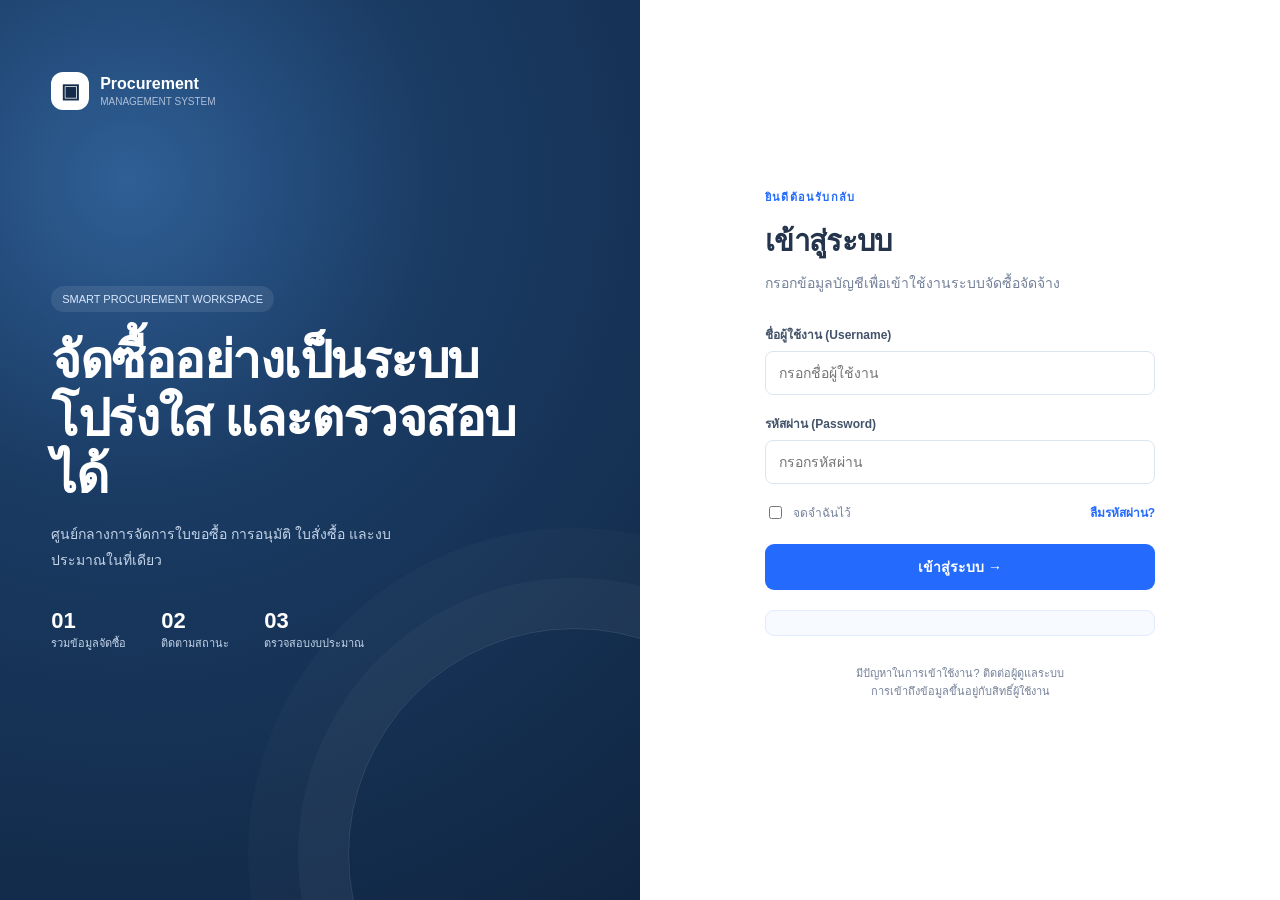
==== Final_project/index.html @ 4b98fd79 "Add project files." ====
<!DOCTYPE html>
<html lang="th">
<head>
    <meta charset="utf-8">
    <meta name="viewport" content="width=device-width,initial-scale=1">
    <title>เข้าสู่ระบบ | Procurement System</title>
    <link rel="stylesheet" href="styles.css">
</head>
<body>
    <main class="login-page">
        <section class="login-visual">
            <a class="brand" href="index.html">
                <span class="brand-mark">▣</span>
                <span>Procurement<small>MANAGEMENT SYSTEM</small></span>
            </a>
            <div class="visual-copy">
                <span class="tag">SMART PROCUREMENT WORKSPACE</span>
                <h1>จัดซื้ออย่างเป็นระบบ<br>โปร่งใส และตรวจสอบได้</h1>
                <p>ศูนย์กลางการจัดการใบขอซื้อ การอนุมัติ ใบสั่งซื้อ และงบประมาณในที่เดียว</p>
                <div class="visual-stats">
                    <div>
                        <strong>01</strong>
                        <span>รวมข้อมูลจัดซื้อ</span>
                    </div>
                    <div>
                        <strong>02</strong>
                        <span>ติดตามสถานะ</span>
                    </div>
                    <div>
                        <strong>03</strong>
                        <span>ตรวจสอบงบประมาณ</span>
                    </div>
                </div>
            </div>
            <div class="visual-foot">

            </div>
        </section>

        <section class="login-right">
            <form class="login-form" id="loginForm">
                <div class="eyebrow">ยินดีต้อนรับกลับ</div>
                <h2>เข้าสู่ระบบ</h2>
                <p class="sub">กรอกข้อมูลบัญชีเพื่อเข้าใช้งานระบบจัดซื้อจัดจ้าง</p>

                <div class="field">
                    <label for="username">ชื่อผู้ใช้งาน (Username)</label>
                    <input id="username" name="username" type="text" placeholder="กรอกชื่อผู้ใช้งาน" required>
                </div>

                <div class="field">
                    <label for="password">รหัสผ่าน (Password)</label>
                    <input id="password" name="password" type="password" placeholder="กรอกรหัสผ่าน" required>
                </div>

                <div class="login-row">
                    <label class="check">
                        <input type="checkbox"> จดจำฉันไว้
                    </label>
                    <a class="forgot" href="#forgot">ลืมรหัสผ่าน?</a>
                </div>

                <button class="btn full" type="submit">เข้าสู่ระบบ →</button>

                <div class="notice" id="loginNotice" role="alert"></div>


                <p class="login-note">
                    มีปัญหาในการเข้าใช้งาน? ติดต่อผู้ดูแลระบบ<br>
                    การเข้าถึงข้อมูลขึ้นอยู่กับสิทธิ์ผู้ใช้งาน
                </p>
            </form>
        </section>
    </main>
    
    <script>
        const loginForm = document.getElementById("loginForm");
        const loginNotice = document.getElementById("loginNotice");
        const usernameInput = document.getElementById("username");
        const passwordInput = document.getElementById("password");

        if (
                    loginForm &&
                    loginNotice &&
                    usernameInput instanceof HTMLInputElement &&
                    passwordInput instanceof HTMLInputElement
        ) {
                    loginForm.addEventListener("submit", async function (event) {
                        event.preventDefault();

                        const username = usernameInput.value.trim();
                        const password = passwordInput.value;

                        loginNotice.textContent = "";

                        try {
                            const response = await fetch("Api.ashx?action=login", {
                                method: "POST",
                                headers: {
                                    "Content-Type": "application/json"
                                },
                                credentials: "same-origin",
                                body: JSON.stringify({ username, password })
                            });

                            const result = await response.json();

                            if (!response.ok || !result.success) {
                                loginNotice.textContent =
                                    result.error || "เข้าสู่ระบบไม่สำเร็จ";
                                return;
                            }

                            window.location.href = "dashboard.html";
                        } catch (error) {
                            loginNotice.textContent =
                                "ไม่สามารถเชื่อมต่อระบบได้ กรุณาลองใหม่";
                        }
                    });
        }
    </script>
    
</body>
</html>
---- Final_project/styles.css ----
*{box-sizing:border-box} :root{--navy:#142b4a;--navy2:#1d3b62;--blue:#246bfd;--blue-soft:#eaf1ff;--bg:#f4f7fb;--text:#24344d;--muted:#748198;--line:#e5ebf3;--white:#fff;--green:#17865c;--green-bg:#e6f7ef;--orange:#b76a08;--orange-bg:#fff3df;--red:#c34242;--red-bg:#ffebeb;--shadow:0 8px 24px rgba(20,43,74,.06)}body{margin:0;font-family:Inter,"Segoe UI",Tahoma,Arial,sans-serif;background:var(--bg);color:var(--text);font-size:14px}a{color:inherit;text-decoration:none}button,input,select,textarea{font:inherit}.app{min-height:100vh}.sidebar{position:fixed;inset:0 auto 0 0;width:238px;background:linear-gradient(180deg,var(--navy),#10223b);color:#d7e2f2;padding:24px 15px;display:flex;flex-direction:column;z-index:5}.brand{display:flex;align-items:center;gap:11px;padding:0 10px 28px;color:#fff;font-weight:750;font-size:16px}.brand-mark{height:38px;width:38px;border-radius:12px;background:#fff;color:var(--navy);display:grid;place-items:center;font-size:20px}.brand small{display:block;font-size:10px;font-weight:500;color:#aebfd7;margin-top:3px}.nav-label{font-size:10px;text-transform:uppercase;letter-spacing:1.4px;color:#91a6c3;padding:12px 12px 8px}.nav a{display:flex;align-items:center;gap:12px;padding:12px;border-radius:9px;color:#c6d3e6;margin:3px 0;font-weight:550}.nav a:hover,.nav a.active{background:#2a4d79;color:#fff}.nav-icon{width:19px;text-align:center;font-size:16px}.side-bottom{margin-top:auto;border-top:1px solid #35506f;padding:18px 10px 0;font-size:12px;color:#aebfd7;line-height:1.7}.main{margin-left:238px;min-height:100vh}.topbar{height:72px;background:#fff;border-bottom:1px solid var(--line);display:flex;align-items:center;justify-content:space-between;padding:0 32px;position:sticky;top:0;z-index:3}.crumb{font-size:13px;color:var(--muted)}.crumb strong{color:var(--text)}.top-user{display:flex;align-items:center;gap:10px;font-weight:650}.avatar{width:36px;height:36px;border-radius:50%;background:var(--blue-soft);color:var(--blue);display:grid;place-items:center;font-weight:800}.content{padding:30px 32px 44px;max-width:1500px;margin:auto}.page-head{display:flex;align-items:flex-start;justify-content:space-between;gap:18px;margin-bottom:24px}.eyebrow{color:var(--blue);font-size:11px;font-weight:800;text-transform:uppercase;letter-spacing:1.2px;margin-bottom:8px}.page-head h1{font-size:26px;letter-spacing:-.5px;margin:0 0 7px;color:#182d49}.page-head p{color:var(--muted);margin:0;line-height:1.5}.btn{display:inline-flex;align-items:center;justify-content:center;gap:8px;padding:11px 15px;border:1px solid transparent;border-radius:9px;background:var(--blue);color:#fff;font-weight:700;cursor:pointer;white-space:nowrap}.btn:hover{filter:brightness(.97)}.btn.secondary{background:#fff;color:var(--text);border-color:var(--line)}.btn.danger{background:var(--red)}.btn.success{background:var(--green)}.grid{display:grid;gap:18px}.stats{grid-template-columns:repeat(4,minmax(0,1fr));margin-bottom:20px}.card{background:#fff;border:1px solid var(--line);border-radius:14px;box-shadow:var(--shadow)}.stat{padding:20px}.stat-top{display:flex;justify-content:space-between;align-items:center;color:var(--muted);font-size:12px;font-weight:650}.stat-icon{width:38px;height:38px;border-radius:11px;display:grid;place-items:center;background:var(--blue-soft);color:var(--blue);font-size:18px}.stat-value{font-size:28px;font-weight:800;color:#1b304d;margin:13px 0 5px}.stat-note{font-size:11px;color:var(--muted)}.stat-note strong{color:var(--green)}.two-col{grid-template-columns:1.35fr 1fr}.section{padding:22px;margin-bottom:20px}.section-head{display:flex;align-items:center;justify-content:space-between;gap:12px;margin-bottom:18px}.section-head h2{font-size:16px;margin:0}.section-head a{font-size:12px;color:var(--blue);font-weight:700}.chart-placeholder{height:220px;display:flex;align-items:flex-end;justify-content:space-around;padding:20px 10px 0;border-bottom:1px solid var(--line);background:repeating-linear-gradient(to bottom,transparent 0,transparent 43px,#edf1f7 44px)}.bar-wrap{height:100%;display:flex;flex-direction:column;justify-content:flex-end;align-items:center;gap:8px;flex:1}.bar{width:min(32px,55%);border-radius:6px 6px 0 0;background:linear-gradient(180deg,#70a1ff,#246bfd)}.bar-label{font-size:10px;color:var(--muted);margin-bottom:8px}.legend{display:flex;gap:16px;color:var(--muted);font-size:11px;margin-top:14px}.dot{display:inline-block;width:7px;height:7px;border-radius:50%;background:var(--blue);margin-right:5px}.table-card{overflow:hidden}.table-tools{padding:17px 20px;border-bottom:1px solid var(--line);display:flex;align-items:center;gap:10px;flex-wrap:wrap}.field{display:flex;flex-direction:column;gap:7px;margin-bottom:16px}.field label{font-size:12px;font-weight:750;color:#43536a}.field input,.field select,.field textarea,.search{border:1px solid #dce4ef;border-radius:8px;background:#fff;padding:11px 12px;outline:none;color:var(--text);min-width:0}.field input:focus,.field select:focus,.field textarea:focus,.search:focus{border-color:#7aa4ff;box-shadow:0 0 0 3px #eaf1ff}.search{width:min(290px,100%)}.filter{padding:10px 12px;border:1px solid #dce4ef;border-radius:8px;background:#fff;color:var(--text)}.table-wrap{overflow-x:auto}table{border-collapse:collapse;width:100%;white-space:nowrap}th{text-align:left;background:#f8faff;color:#748198;font-size:10px;text-transform:uppercase;letter-spacing:.7px;padding:14px 18px;border-bottom:1px solid var(--line)}td{padding:15px 18px;border-bottom:1px solid #edf1f6;font-size:12px}tbody tr:hover{background:#fbfcff}tbody tr:last-child td{border-bottom:0}.id{font-weight:800;color:#31547f}.status{display:inline-flex;align-items:center;border-radius:20px;padding:5px 9px;font-size:10px;font-weight:800}.status.pending{background:var(--orange-bg);color:var(--orange)}.status.approved,.status.received{background:var(--green-bg);color:var(--green)}.status.rejected,.status.overdue{background:var(--red-bg);color:var(--red)}.status.processing{background:var(--blue-soft);color:var(--blue)}.table-link{color:var(--blue);font-weight:750}.table-foot{display:flex;justify-content:space-between;align-items:center;padding:15px 20px;border-top:1px solid var(--line);color:var(--muted);font-size:11px}.pagination{display:flex;gap:5px}.pagination span{padding:7px 10px;border:1px solid var(--line);border-radius:7px}.pagination .current{background:var(--blue);color:#fff;border-color:var(--blue)}.form-grid{display:grid;grid-template-columns:repeat(2,minmax(0,1fr));gap:0 18px}.span-2{grid-column:span 2}.form-card{padding:24px}.form-section-title{font-size:14px;font-weight:800;padding-bottom:14px;border-bottom:1px solid var(--line);margin:0 0 20px}.form-actions{display:flex;justify-content:flex-end;gap:10px;padding-top:20px;border-top:1px solid var(--line)}.item-row{display:grid;grid-template-columns:2fr .8fr 1fr 1fr 38px;gap:10px;align-items:end;margin-bottom:10px}.item-row .field{margin-bottom:0}.summary{background:#f8faff;border:1px solid var(--line);border-radius:10px;padding:17px;display:flex;justify-content:flex-end;gap:40px;margin-top:20px}.summary small{color:var(--muted);display:block;margin-bottom:5px}.summary strong{font-size:18px}.report-grid{grid-template-columns:repeat(3,minmax(0,1fr))}.report-card{padding:22px}.report-card .report-icon{height:42px;width:42px;border-radius:12px;background:var(--blue-soft);color:var(--blue);display:grid;place-items:center;font-size:20px;margin-bottom:16px}.report-card h3{margin:0 0 7px;font-size:15px}.report-card p{color:var(--muted);font-size:12px;line-height:1.6;min-height:38px}.profile-layout{grid-template-columns:250px 1fr}.profile-side{padding:25px;text-align:center}.profile-big{width:78px;height:78px;margin:5px auto 14px;border-radius:50%;background:var(--blue-soft);color:var(--blue);display:grid;place-items:center;font-size:28px;font-weight:800}.profile-side h3{margin:0 0 6px}.profile-side p{color:var(--muted);font-size:12px;margin:0 0 18px}.muted{color:var(--muted)}.login-page{min-height:100vh;display:grid;grid-template-columns:1fr 1fr;background:#fff}.login-visual{background:radial-gradient(circle at 20% 20%,#2f5f96 0,#1a3b63 35%,#102541 100%);color:#fff;padding:8vh 8%;display:flex;flex-direction:column;justify-content:space-between;overflow:hidden;position:relative}.login-visual:after{content:"";position:absolute;width:450px;height:450px;border:1px solid #ffffff20;border-radius:50%;right:-160px;bottom:-180px;box-shadow:0 0 0 50px #ffffff08,0 0 0 100px #ffffff05}.login-visual .brand{padding:0;position:relative;z-index:1}.visual-copy{position:relative;z-index:1;max-width:470px}.visual-copy .tag{display:inline-block;padding:7px 11px;border-radius:20px;background:#ffffff16;color:#d8e8ff;font-size:11px;margin-bottom:20px}.visual-copy h1{font-size:clamp(32px,4vw,52px);line-height:1.12;letter-spacing:-1.5px;margin:0 0 18px}.visual-copy p{color:#c3d4e9;line-height:1.8;max-width:390px}.visual-stats{display:flex;gap:35px;margin-top:35px}.visual-stats strong{display:block;font-size:22px}.visual-stats span{font-size:11px;color:#c3d4e9}.visual-foot{font-size:11px;color:#a8bdd8;position:relative;z-index:1}.login-right{display:grid;place-items:center;padding:35px}.login-form{width:min(390px,100%)}.login-form .eyebrow{margin-bottom:12px}.login-form h2{font-size:29px;letter-spacing:-.7px;margin:0 0 8px}.login-form .sub{color:var(--muted);margin:0 0 30px;line-height:1.6}.login-form .field{margin-bottom:19px}.login-form .field input{padding:13px}.login-row{display:flex;align-items:center;justify-content:space-between;font-size:12px;margin:4px 0 22px}.check{display:flex;align-items:center;gap:8px;color:var(--muted)}.forgot{color:var(--blue);font-weight:700}.full{width:100%}.login-note{text-align:center;font-size:11px;color:var(--muted);margin-top:28px;line-height:1.7}.notice{background:#f7faff;border:1px solid #e1eaff;color:#5b6f8e;border-radius:9px;padding:12px 14px;font-size:11px;line-height:1.6;margin-top:20px}.empty{text-align:center;padding:45px;color:var(--muted)}.mobile-menu{display:none}@media(max-width:1100px){.sidebar{width:205px}.main{margin-left:205px}.content{padding:25px 22px}.stats{grid-template-columns:repeat(2,minmax(0,1fr))}.two-col{grid-template-columns:1fr}.report-grid{grid-template-columns:repeat(2,minmax(0,1fr))}}@media(max-width:760px){.sidebar{position:static;width:auto;height:auto;padding:12px}.sidebar .brand{padding:0 8px 12px}.nav-label,.side-bottom{display:none}.nav{display:flex;overflow:auto;gap:5px}.nav a{white-space:nowrap;margin:0;padding:9px 11px;font-size:12px}.main{margin-left:0}.topbar{height:58px;padding:0 17px}.content{padding:22px 14px}.page-head{flex-direction:column}.page-head h1{font-size:23px}.stats{gap:10px}.stat{padding:15px}.stat-value{font-size:23px}.form-grid{grid-template-columns:1fr}.span-2{grid-column:span 1}.item-row{grid-template-columns:1fr 1fr}.item-row .field:first-child{grid-column:span 2}.report-grid,.profile-layout{grid-template-columns:1fr}.login-page{grid-template-columns:1fr}.login-visual{min-height:270px;padding:28px}.visual-copy h1{font-size:32px}.visual-stats{margin-top:18px;gap:20px}.visual-foot{display:none}.login-right{padding:40px 24px}.table-tools{padding:13px}.search{width:100%}.summary{gap:20px}.top-user .user-name{display:none}}

.chart-placeholder {
    display: flex;
    align-items: flex-end;
    justify-content: space-around;
    gap: 12px;
    height: 220px;
    padding: 16px 8px 0;
}

.bar-wrap {
    flex: 1;
    min-width: 0;
    height: 100%;
    display: flex;
    flex-direction: column;
    justify-content: flex-end;
    align-items: center;
    gap: 8px;
}

.bar {
    width: 100%;
    max-width: 42px;
    min-height: 3px;
    background: #3b82f6;
    border-radius: 6px 6px 0 0;
    transition: height 0.3s ease;
}

.bar-label {
    font-size: 12px;
    white-space: nowrap;
}

/* ===== Approval Section ===== */
#approval-message {
    margin: 8px 0 20px;
    padding: 12px 16px;
    border-radius: 10px;
    background: #f1f5f9;
    color: #475569;
    font-size: 14px;
    line-height: 1.6;
}

    #approval-message.success {
        background: #ecfdf5;
        color: #047857;
        border: 1px solid #a7f3d0;
    }

    #approval-message.error {
        background: #fef2f2;
        color: #b91c1c;
        border: 1px solid #fecaca;
    }

    #approval-message.warning {
        background: #fffbeb;
        color: #92400e;
        border: 1px solid #fde68a;
    }

/* Approval form layout */
#approver-select,
#approval-comments {
    display: block;
    width: 100%;
    margin-top: 8px;
    padding: 12px 14px;
    border: 1px solid #cbd5e1;
    border-radius: 10px;
    background-color: #fff;
    color: #1e293b;
    font-family: inherit;
    font-size: 14px;
    transition: border-color 0.2s ease, box-shadow 0.2s ease;
    box-sizing: border-box;
}

#approver-select {
    min-height: 46px;
    cursor: pointer;
}

#approval-comments {
    min-height: 100px;
    resize: vertical;
    line-height: 1.6;
}

    #approver-select:focus,
    #approval-comments:focus {
        outline: none;
        border-color: #2563eb;
        box-shadow: 0 0 0 3px rgba(37, 99, 235, 0.12);
    }

    #approval-comments::placeholder {
        color: #94a3b8;
    }

/* Form labels */
#requisition-detail label {
    display: block;
    color: #334155;
    font-size: 14px;
    font-weight: 600;
}

/* Approval buttons */
#approve-button,
#reject-button {
    min-width: 140px;
    min-height: 44px;
    padding: 11px 20px;
    border: 1px solid transparent;
    border-radius: 10px;
    font-family: inherit;
    font-size: 14px;
    font-weight: 600;
    cursor: pointer;
    transition: background-color 0.2s ease, box-shadow 0.2s ease, transform 0.2s ease;
}

#approve-button {
    background: #059669;
    color: #fff;
}

    #approve-button:hover:not(:disabled) {
        background: #047857;
        box-shadow: 0 4px 10px rgba(5, 150, 105, 0.2);
        transform: translateY(-1px);
    }

#reject-button {
    background: #fff;
    color: #dc2626;
    border-color: #fecaca;
}

    #reject-button:hover:not(:disabled) {
        background: #fef2f2;
        border-color: #f87171;
    }

    #approve-button:disabled,
    #reject-button:disabled {
        opacity: 0.5;
        cursor: not-allowed;
        transform: none;
        box-shadow: none;
    }

/* Responsive layout */
@media (max-width: 600px) {
    #requisition-detail .card {
        padding: 18px !important;
    }

    #approve-button,
    #reject-button {
        flex: 1;
        min-width: 0;
    }
}

/* VAT summary on requisition creation page */
.vat-summary {
    display: flex;
    flex-direction: column;
    gap: 10px;
    margin-top: 20px;
    margin-left: auto;
    width: 100%;
    max-width: 420px;
    box-sizing: border-box;
    padding: 20px;
    border: 1px solid #e5e7eb;
    border-radius: 12px;
    background: #fafafa;
}

.vat-summary-heading {
    display: flex;
    flex-direction: column;
    gap: 4px;
    margin-bottom: 4px;
}

    .vat-summary-heading h3 {
        margin: 0;
        font-size: 1rem;
    }

    .vat-summary-heading small {
        color: #6b7280;
        font-size: 0.85rem;
    }

.vat-summary-row {
    display: flex;
    justify-content: space-between;
    align-items: baseline;
    gap: 16px;
    line-height: 1.6;
}

    .vat-summary-row strong {
        white-space: nowrap;
        text-align: right;
    }

.vat-grand-total {
    margin-top: 4px;
    padding-top: 12px;
    border-top: 1px solid #d1d5db;
    font-size: 1.1rem;
    font-weight: 700;
}

@media (max-width: 480px) {
    .vat-summary {
        padding: 16px;
    }

    .vat-summary-row {
        gap: 10px;
        font-size: 0.9rem;
    }

    .vat-grand-total {
        font-size: 1rem;
    }
}
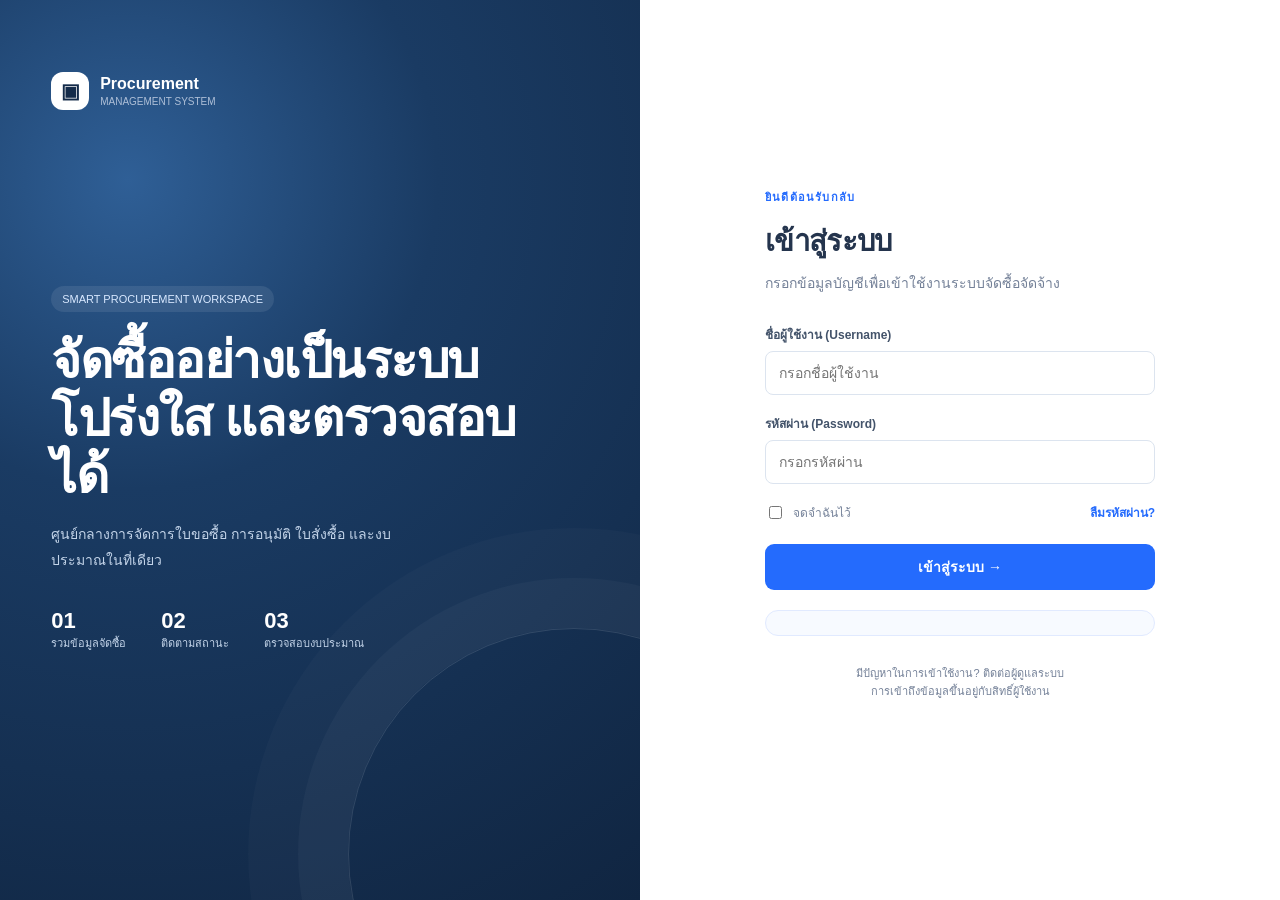
==== commit b68de268: "Add files via upload" ====
--- a/Final_project/index.html
+++ b/Final_project/index.html
@@ -1,124 +1,124 @@
-<!DOCTYPE html>
-<html lang="th">
-<head>
-    <meta charset="utf-8">
-    <meta name="viewport" content="width=device-width,initial-scale=1">
-    <title>เข้าสู่ระบบ | Procurement System</title>
-    <link rel="stylesheet" href="styles.css">
-</head>
-<body>
-    <main class="login-page">
-        <section class="login-visual">
-            <a class="brand" href="index.html">
-                <span class="brand-mark">▣</span>
-                <span>Procurement<small>MANAGEMENT SYSTEM</small></span>
-            </a>
-            <div class="visual-copy">
-                <span class="tag">SMART PROCUREMENT WORKSPACE</span>
-                <h1>จัดซื้ออย่างเป็นระบบ<br>โปร่งใส และตรวจสอบได้</h1>
-                <p>ศูนย์กลางการจัดการใบขอซื้อ การอนุมัติ ใบสั่งซื้อ และงบประมาณในที่เดียว</p>
-                <div class="visual-stats">
-                    <div>
-                        <strong>01</strong>
-                        <span>รวมข้อมูลจัดซื้อ</span>
-                    </div>
-                    <div>
-                        <strong>02</strong>
-                        <span>ติดตามสถานะ</span>
-                    </div>
-                    <div>
-                        <strong>03</strong>
-                        <span>ตรวจสอบงบประมาณ</span>
-                    </div>
-                </div>
-            </div>
-            <div class="visual-foot">
-
-            </div>
-        </section>
-
-        <section class="login-right">
-            <form class="login-form" id="loginForm">
-                <div class="eyebrow">ยินดีต้อนรับกลับ</div>
-                <h2>เข้าสู่ระบบ</h2>
-                <p class="sub">กรอกข้อมูลบัญชีเพื่อเข้าใช้งานระบบจัดซื้อจัดจ้าง</p>
-
-                <div class="field">
-                    <label for="username">ชื่อผู้ใช้งาน (Username)</label>
-                    <input id="username" name="username" type="text" placeholder="กรอกชื่อผู้ใช้งาน" required>
-                </div>
-
-                <div class="field">
-                    <label for="password">รหัสผ่าน (Password)</label>
-                    <input id="password" name="password" type="password" placeholder="กรอกรหัสผ่าน" required>
-                </div>
-
-                <div class="login-row">
-                    <label class="check">
-                        <input type="checkbox"> จดจำฉันไว้
-                    </label>
-                    <a class="forgot" href="#forgot">ลืมรหัสผ่าน?</a>
-                </div>
-
-                <button class="btn full" type="submit">เข้าสู่ระบบ →</button>
-
-                <div class="notice" id="loginNotice" role="alert"></div>
-
-
-                <p class="login-note">
-                    มีปัญหาในการเข้าใช้งาน? ติดต่อผู้ดูแลระบบ<br>
-                    การเข้าถึงข้อมูลขึ้นอยู่กับสิทธิ์ผู้ใช้งาน
-                </p>
-            </form>
-        </section>
-    </main>
-    
-    <script>
-        const loginForm = document.getElementById("loginForm");
-        const loginNotice = document.getElementById("loginNotice");
-        const usernameInput = document.getElementById("username");
-        const passwordInput = document.getElementById("password");
-
-        if (
-                    loginForm &&
-                    loginNotice &&
-                    usernameInput instanceof HTMLInputElement &&
-                    passwordInput instanceof HTMLInputElement
-        ) {
-                    loginForm.addEventListener("submit", async function (event) {
-                        event.preventDefault();
-
-                        const username = usernameInput.value.trim();
-                        const password = passwordInput.value;
-
-                        loginNotice.textContent = "";
-
-                        try {
-                            const response = await fetch("Api.ashx?action=login", {
-                                method: "POST",
-                                headers: {
-                                    "Content-Type": "application/json"
-                                },
-                                credentials: "same-origin",
-                                body: JSON.stringify({ username, password })
-                            });
-
-                            const result = await response.json();
-
-                            if (!response.ok || !result.success) {
-                                loginNotice.textContent =
-                                    result.error || "เข้าสู่ระบบไม่สำเร็จ";
-                                return;
-                            }
-
-                            window.location.href = "dashboard.html";
-                        } catch (error) {
-                            loginNotice.textContent =
-                                "ไม่สามารถเชื่อมต่อระบบได้ กรุณาลองใหม่";
-                        }
-                    });
-        }
-    </script>
-    
-</body>
-</html>
+<!DOCTYPE html>
+<html lang="th">
+<head>
+    <meta charset="utf-8">
+    <meta name="viewport" content="width=device-width,initial-scale=1">
+    <title>เข้าสู่ระบบ | Procurement System</title>
+    <link rel="stylesheet" href="styles.css">
+</head>
+<body>
+    <main class="login-page">
+        <section class="login-visual">
+            <a class="brand" href="index.html">
+                <span class="brand-mark">▣</span>
+                <span>Procurement<small>MANAGEMENT SYSTEM</small></span>
+            </a>
+            <div class="visual-copy">
+                <span class="tag">SMART PROCUREMENT WORKSPACE</span>
+                <h1>จัดซื้ออย่างเป็นระบบ<br>โปร่งใส และตรวจสอบได้</h1>
+                <p>ศูนย์กลางการจัดการใบขอซื้อ การอนุมัติ ใบสั่งซื้อ และงบประมาณในที่เดียว</p>
+                <div class="visual-stats">
+                    <div>
+                        <strong>01</strong>
+                        <span>รวมข้อมูลจัดซื้อ</span>
+                    </div>
+                    <div>
+                        <strong>02</strong>
+                        <span>ติดตามสถานะ</span>
+                    </div>
+                    <div>
+                        <strong>03</strong>
+                        <span>ตรวจสอบงบประมาณ</span>
+                    </div>
+                </div>
+            </div>
+            <div class="visual-foot">
+
+            </div>
+        </section>
+
+        <section class="login-right">
+            <form class="login-form" id="loginForm">
+                <div class="eyebrow">ยินดีต้อนรับกลับ</div>
+                <h2>เข้าสู่ระบบ</h2>
+                <p class="sub">กรอกข้อมูลบัญชีเพื่อเข้าใช้งานระบบจัดซื้อจัดจ้าง</p>
+
+                <div class="field">
+                    <label for="username">ชื่อผู้ใช้งาน (Username)</label>
+                    <input id="username" name="username" type="text" placeholder="กรอกชื่อผู้ใช้งาน" required>
+                </div>
+
+                <div class="field">
+                    <label for="password">รหัสผ่าน (Password)</label>
+                    <input id="password" name="password" type="password" placeholder="กรอกรหัสผ่าน" required>
+                </div>
+
+                <div class="login-row">
+                    <label class="check">
+                        <input type="checkbox"> จดจำฉันไว้
+                    </label>
+                    <a class="forgot" href="#forgot">ลืมรหัสผ่าน?</a>
+                </div>
+
+                <button class="btn full" type="submit">เข้าสู่ระบบ →</button>
+
+                <div class="notice" id="loginNotice" role="alert"></div>
+
+
+                <p class="login-note">
+                    มีปัญหาในการเข้าใช้งาน? ติดต่อผู้ดูแลระบบ<br>
+                    การเข้าถึงข้อมูลขึ้นอยู่กับสิทธิ์ผู้ใช้งาน
+                </p>
+            </form>
+        </section>
+    </main>
+    
+    <script>
+        const loginForm = document.getElementById("loginForm");
+        const loginNotice = document.getElementById("loginNotice");
+        const usernameInput = document.getElementById("username");
+        const passwordInput = document.getElementById("password");
+
+        if (
+                    loginForm &&
+                    loginNotice &&
+                    usernameInput instanceof HTMLInputElement &&
+                    passwordInput instanceof HTMLInputElement
+        ) {
+                    loginForm.addEventListener("submit", async function (event) {
+                        event.preventDefault();
+
+                        const username = usernameInput.value.trim();
+                        const password = passwordInput.value;
+
+                        loginNotice.textContent = "";
+
+                        try {
+                            const response = await fetch("Api.ashx?action=login", {
+                                method: "POST",
+                                headers: {
+                                    "Content-Type": "application/json"
+                                },
+                                credentials: "same-origin",
+                                body: JSON.stringify({ username, password })
+                            });
+
+                            const result = await response.json();
+
+                            if (!response.ok || !result.success) {
+                                loginNotice.textContent =
+                                    result.error || "เข้าสู่ระบบไม่สำเร็จ";
+                                return;
+                            }
+
+                            window.location.href = "dashboard.html";
+                        } catch (error) {
+                            loginNotice.textContent =
+                                "ไม่สามารถเชื่อมต่อระบบได้ กรุณาลองใหม่";
+                        }
+                    });
+        }
+    </script>
+    
+</body>
+</html>
--- a/Final_project/styles.css
+++ b/Final_project/styles.css
@@ -1,12 +1,623 @@
-*{box-sizing:border-box} :root{--navy:#142b4a;--navy2:#1d3b62;--blue:#246bfd;--blue-soft:#eaf1ff;--bg:#f4f7fb;--text:#24344d;--muted:#748198;--line:#e5ebf3;--white:#fff;--green:#17865c;--green-bg:#e6f7ef;--orange:#b76a08;--orange-bg:#fff3df;--red:#c34242;--red-bg:#ffebeb;--shadow:0 8px 24px rgba(20,43,74,.06)}body{margin:0;font-family:Inter,"Segoe UI",Tahoma,Arial,sans-serif;background:var(--bg);color:var(--text);font-size:14px}a{color:inherit;text-decoration:none}button,input,select,textarea{font:inherit}.app{min-height:100vh}.sidebar{position:fixed;inset:0 auto 0 0;width:238px;background:linear-gradient(180deg,var(--navy),#10223b);color:#d7e2f2;padding:24px 15px;display:flex;flex-direction:column;z-index:5}.brand{display:flex;align-items:center;gap:11px;padding:0 10px 28px;color:#fff;font-weight:750;font-size:16px}.brand-mark{height:38px;width:38px;border-radius:12px;background:#fff;color:var(--navy);display:grid;place-items:center;font-size:20px}.brand small{display:block;font-size:10px;font-weight:500;color:#aebfd7;margin-top:3px}.nav-label{font-size:10px;text-transform:uppercase;letter-spacing:1.4px;color:#91a6c3;padding:12px 12px 8px}.nav a{display:flex;align-items:center;gap:12px;padding:12px;border-radius:9px;color:#c6d3e6;margin:3px 0;font-weight:550}.nav a:hover,.nav a.active{background:#2a4d79;color:#fff}.nav-icon{width:19px;text-align:center;font-size:16px}.side-bottom{margin-top:auto;border-top:1px solid #35506f;padding:18px 10px 0;font-size:12px;color:#aebfd7;line-height:1.7}.main{margin-left:238px;min-height:100vh}.topbar{height:72px;background:#fff;border-bottom:1px solid var(--line);display:flex;align-items:center;justify-content:space-between;padding:0 32px;position:sticky;top:0;z-index:3}.crumb{font-size:13px;color:var(--muted)}.crumb strong{color:var(--text)}.top-user{display:flex;align-items:center;gap:10px;font-weight:650}.avatar{width:36px;height:36px;border-radius:50%;background:var(--blue-soft);color:var(--blue);display:grid;place-items:center;font-weight:800}.content{padding:30px 32px 44px;max-width:1500px;margin:auto}.page-head{display:flex;align-items:flex-start;justify-content:space-between;gap:18px;margin-bottom:24px}.eyebrow{color:var(--blue);font-size:11px;font-weight:800;text-transform:uppercase;letter-spacing:1.2px;margin-bottom:8px}.page-head h1{font-size:26px;letter-spacing:-.5px;margin:0 0 7px;color:#182d49}.page-head p{color:var(--muted);margin:0;line-height:1.5}.btn{display:inline-flex;align-items:center;justify-content:center;gap:8px;padding:11px 15px;border:1px solid transparent;border-radius:9px;background:var(--blue);color:#fff;font-weight:700;cursor:pointer;white-space:nowrap}.btn:hover{filter:brightness(.97)}.btn.secondary{background:#fff;color:var(--text);border-color:var(--line)}.btn.danger{background:var(--red)}.btn.success{background:var(--green)}.grid{display:grid;gap:18px}.stats{grid-template-columns:repeat(4,minmax(0,1fr));margin-bottom:20px}.card{background:#fff;border:1px solid var(--line);border-radius:14px;box-shadow:var(--shadow)}.stat{padding:20px}.stat-top{display:flex;justify-content:space-between;align-items:center;color:var(--muted);font-size:12px;font-weight:650}.stat-icon{width:38px;height:38px;border-radius:11px;display:grid;place-items:center;background:var(--blue-soft);color:var(--blue);font-size:18px}.stat-value{font-size:28px;font-weight:800;color:#1b304d;margin:13px 0 5px}.stat-note{font-size:11px;color:var(--muted)}.stat-note strong{color:var(--green)}.two-col{grid-template-columns:1.35fr 1fr}.section{padding:22px;margin-bottom:20px}.section-head{display:flex;align-items:center;justify-content:space-between;gap:12px;margin-bottom:18px}.section-head h2{font-size:16px;margin:0}.section-head a{font-size:12px;color:var(--blue);font-weight:700}.chart-placeholder{height:220px;display:flex;align-items:flex-end;justify-content:space-around;padding:20px 10px 0;border-bottom:1px solid var(--line);background:repeating-linear-gradient(to bottom,transparent 0,transparent 43px,#edf1f7 44px)}.bar-wrap{height:100%;display:flex;flex-direction:column;justify-content:flex-end;align-items:center;gap:8px;flex:1}.bar{width:min(32px,55%);border-radius:6px 6px 0 0;background:linear-gradient(180deg,#70a1ff,#246bfd)}.bar-label{font-size:10px;color:var(--muted);margin-bottom:8px}.legend{display:flex;gap:16px;color:var(--muted);font-size:11px;margin-top:14px}.dot{display:inline-block;width:7px;height:7px;border-radius:50%;background:var(--blue);margin-right:5px}.table-card{overflow:hidden}.table-tools{padding:17px 20px;border-bottom:1px solid var(--line);display:flex;align-items:center;gap:10px;flex-wrap:wrap}.field{display:flex;flex-direction:column;gap:7px;margin-bottom:16px}.field label{font-size:12px;font-weight:750;color:#43536a}.field input,.field select,.field textarea,.search{border:1px solid #dce4ef;border-radius:8px;background:#fff;padding:11px 12px;outline:none;color:var(--text);min-width:0}.field input:focus,.field select:focus,.field textarea:focus,.search:focus{border-color:#7aa4ff;box-shadow:0 0 0 3px #eaf1ff}.search{width:min(290px,100%)}.filter{padding:10px 12px;border:1px solid #dce4ef;border-radius:8px;background:#fff;color:var(--text)}.table-wrap{overflow-x:auto}table{border-collapse:collapse;width:100%;white-space:nowrap}th{text-align:left;background:#f8faff;color:#748198;font-size:10px;text-transform:uppercase;letter-spacing:.7px;padding:14px 18px;border-bottom:1px solid var(--line)}td{padding:15px 18px;border-bottom:1px solid #edf1f6;font-size:12px}tbody tr:hover{background:#fbfcff}tbody tr:last-child td{border-bottom:0}.id{font-weight:800;color:#31547f}.status{display:inline-flex;align-items:center;border-radius:20px;padding:5px 9px;font-size:10px;font-weight:800}.status.pending{background:var(--orange-bg);color:var(--orange)}.status.approved,.status.received{background:var(--green-bg);color:var(--green)}.status.rejected,.status.overdue{background:var(--red-bg);color:var(--red)}.status.processing{background:var(--blue-soft);color:var(--blue)}.table-link{color:var(--blue);font-weight:750}.table-foot{display:flex;justify-content:space-between;align-items:center;padding:15px 20px;border-top:1px solid var(--line);color:var(--muted);font-size:11px}.pagination{display:flex;gap:5px}.pagination span{padding:7px 10px;border:1px solid var(--line);border-radius:7px}.pagination .current{background:var(--blue);color:#fff;border-color:var(--blue)}.form-grid{display:grid;grid-template-columns:repeat(2,minmax(0,1fr));gap:0 18px}.span-2{grid-column:span 2}.form-card{padding:24px}.form-section-title{font-size:14px;font-weight:800;padding-bottom:14px;border-bottom:1px solid var(--line);margin:0 0 20px}.form-actions{display:flex;justify-content:flex-end;gap:10px;padding-top:20px;border-top:1px solid var(--line)}.item-row{display:grid;grid-template-columns:2fr .8fr 1fr 1fr 38px;gap:10px;align-items:end;margin-bottom:10px}.item-row .field{margin-bottom:0}.summary{background:#f8faff;border:1px solid var(--line);border-radius:10px;padding:17px;display:flex;justify-content:flex-end;gap:40px;margin-top:20px}.summary small{color:var(--muted);display:block;margin-bottom:5px}.summary strong{font-size:18px}.report-grid{grid-template-columns:repeat(3,minmax(0,1fr))}.report-card{padding:22px}.report-card .report-icon{height:42px;width:42px;border-radius:12px;background:var(--blue-soft);color:var(--blue);display:grid;place-items:center;font-size:20px;margin-bottom:16px}.report-card h3{margin:0 0 7px;font-size:15px}.report-card p{color:var(--muted);font-size:12px;line-height:1.6;min-height:38px}.profile-layout{grid-template-columns:250px 1fr}.profile-side{padding:25px;text-align:center}.profile-big{width:78px;height:78px;margin:5px auto 14px;border-radius:50%;background:var(--blue-soft);color:var(--blue);display:grid;place-items:center;font-size:28px;font-weight:800}.profile-side h3{margin:0 0 6px}.profile-side p{color:var(--muted);font-size:12px;margin:0 0 18px}.muted{color:var(--muted)}.login-page{min-height:100vh;display:grid;grid-template-columns:1fr 1fr;background:#fff}.login-visual{background:radial-gradient(circle at 20% 20%,#2f5f96 0,#1a3b63 35%,#102541 100%);color:#fff;padding:8vh 8%;display:flex;flex-direction:column;justify-content:space-between;overflow:hidden;position:relative}.login-visual:after{content:"";position:absolute;width:450px;height:450px;border:1px solid #ffffff20;border-radius:50%;right:-160px;bottom:-180px;box-shadow:0 0 0 50px #ffffff08,0 0 0 100px #ffffff05}.login-visual .brand{padding:0;position:relative;z-index:1}.visual-copy{position:relative;z-index:1;max-width:470px}.visual-copy .tag{display:inline-block;padding:7px 11px;border-radius:20px;background:#ffffff16;color:#d8e8ff;font-size:11px;margin-bottom:20px}.visual-copy h1{font-size:clamp(32px,4vw,52px);line-height:1.12;letter-spacing:-1.5px;margin:0 0 18px}.visual-copy p{color:#c3d4e9;line-height:1.8;max-width:390px}.visual-stats{display:flex;gap:35px;margin-top:35px}.visual-stats strong{display:block;font-size:22px}.visual-stats span{font-size:11px;color:#c3d4e9}.visual-foot{font-size:11px;color:#a8bdd8;position:relative;z-index:1}.login-right{display:grid;place-items:center;padding:35px}.login-form{width:min(390px,100%)}.login-form .eyebrow{margin-bottom:12px}.login-form h2{font-size:29px;letter-spacing:-.7px;margin:0 0 8px}.login-form .sub{color:var(--muted);margin:0 0 30px;line-height:1.6}.login-form .field{margin-bottom:19px}.login-form .field input{padding:13px}.login-row{display:flex;align-items:center;justify-content:space-between;font-size:12px;margin:4px 0 22px}.check{display:flex;align-items:center;gap:8px;color:var(--muted)}.forgot{color:var(--blue);font-weight:700}.full{width:100%}.login-note{text-align:center;font-size:11px;color:var(--muted);margin-top:28px;line-height:1.7}.notice{background:#f7faff;border:1px solid #e1eaff;color:#5b6f8e;border-radius:9px;padding:12px 14px;font-size:11px;line-height:1.6;margin-top:20px}.empty{text-align:center;padding:45px;color:var(--muted)}.mobile-menu{display:none}@media(max-width:1100px){.sidebar{width:205px}.main{margin-left:205px}.content{padding:25px 22px}.stats{grid-template-columns:repeat(2,minmax(0,1fr))}.two-col{grid-template-columns:1fr}.report-grid{grid-template-columns:repeat(2,minmax(0,1fr))}}@media(max-width:760px){.sidebar{position:static;width:auto;height:auto;padding:12px}.sidebar .brand{padding:0 8px 12px}.nav-label,.side-bottom{display:none}.nav{display:flex;overflow:auto;gap:5px}.nav a{white-space:nowrap;margin:0;padding:9px 11px;font-size:12px}.main{margin-left:0}.topbar{height:58px;padding:0 17px}.content{padding:22px 14px}.page-head{flex-direction:column}.page-head h1{font-size:23px}.stats{gap:10px}.stat{padding:15px}.stat-value{font-size:23px}.form-grid{grid-template-columns:1fr}.span-2{grid-column:span 1}.item-row{grid-template-columns:1fr 1fr}.item-row .field:first-child{grid-column:span 2}.report-grid,.profile-layout{grid-template-columns:1fr}.login-page{grid-template-columns:1fr}.login-visual{min-height:270px;padding:28px}.visual-copy h1{font-size:32px}.visual-stats{margin-top:18px;gap:20px}.visual-foot{display:none}.login-right{padding:40px 24px}.table-tools{padding:13px}.search{width:100%}.summary{gap:20px}.top-user .user-name{display:none}}
-
+/* ==========================================================================
+   1. DESIGN SYSTEM & CSS VARIABLES
+   ========================================================================== */
+:root {
+    --navy: #142b4a;
+    --navy2: #1d3b62;
+    --blue: #246bfd;
+    --blue-soft: #eaf1ff;
+    --bg: #f4f7fb;
+    --text: #24344d;
+    --text-secondary: #6b7280;
+    --muted: #748198;
+    --line: #e5ebf3;
+    --border-color: #e5e7eb;
+    --card-bg: #ffffff;
+    --white: #fff;
+    --green: #17865c;
+    --green-bg: #e6f7ef;
+    --orange: #b76a08;
+    --orange-bg: #fff3df;
+    --red: #c34242;
+    --red-bg: #ffebeb;
+    --shadow: 0 8px 24px rgba(20, 43, 74, 0.06);
+}
+
+/* ==========================================================================
+   2. BASE & RESET
+   ========================================================================== */
+* {
+    box-sizing: border-box;
+}
+
+body {
+    margin: 0;
+    font-family: Inter, "Segoe UI", Tahoma, Arial, sans-serif;
+    background: var(--bg);
+    color: var(--text);
+    font-size: 14px;
+}
+
+a {
+    color: inherit;
+    text-decoration: none;
+}
+
+button,
+input,
+select,
+textarea {
+    font: inherit;
+}
+
+.muted {
+    color: var(--muted);
+}
+
+[hidden] {
+    display: none !important;
+}
+
+/* ==========================================================================
+   3. APP LAYOUT (Sidebar, Topbar, Main Content)
+   ========================================================================== */
+.app {
+    min-height: 100vh;
+}
+
+/* Sidebar */
+.sidebar {
+    position: fixed;
+    inset: 0 auto 0 0;
+    width: 238px;
+    background: linear-gradient(180deg, var(--navy), #10223b);
+    color: #d7e2f2;
+    padding: 24px 15px;
+    display: flex;
+    flex-direction: column;
+    z-index: 5;
+}
+
+.brand {
+    display: flex;
+    align-items: center;
+    gap: 11px;
+    padding: 0 10px 28px;
+    color: #fff;
+    font-weight: 750;
+    font-size: 16px;
+}
+
+.brand-mark {
+    height: 38px;
+    width: 38px;
+    border-radius: 12px;
+    background: #fff;
+    color: var(--navy);
+    display: grid;
+    place-items: center;
+    font-size: 20px;
+}
+
+.brand small {
+    display: block;
+    font-size: 10px;
+    font-weight: 500;
+    color: #aebfd7;
+    margin-top: 3px;
+}
+
+.nav-label {
+    font-size: 10px;
+    text-transform: uppercase;
+    letter-spacing: 1.4px;
+    color: #91a6c3;
+    padding: 12px 12px 8px;
+}
+
+.nav a {
+    display: flex;
+    align-items: center;
+    gap: 12px;
+    padding: 12px;
+    border-radius: 9px;
+    color: #c6d3e6;
+    margin: 3px 0;
+    font-weight: 550;
+}
+
+    .nav a:hover,
+    .nav a.active {
+        background: #2a4d79;
+        color: #fff;
+    }
+
+.nav-icon {
+    width: 19px;
+    text-align: center;
+    font-size: 16px;
+}
+
+.side-bottom {
+    margin-top: auto;
+    border-top: 1px solid #35506f;
+    padding: 18px 10px 0;
+    font-size: 12px;
+    color: #aebfd7;
+    line-height: 1.7;
+}
+
+/* Main Area & Topbar */
+.main {
+    margin-left: 238px;
+    min-height: 100vh;
+}
+
+.topbar {
+    height: 72px;
+    background: #fff;
+    border-bottom: 1px solid var(--line);
+    display: flex;
+    align-items: center;
+    justify-content: space-between;
+    padding: 0 32px;
+    position: sticky;
+    top: 0;
+    z-index: 3;
+}
+
+.crumb {
+    font-size: 13px;
+    color: var(--muted);
+}
+
+    .crumb strong {
+        color: var(--text);
+    }
+
+.top-user {
+    display: flex;
+    align-items: center;
+    gap: 10px;
+    font-weight: 650;
+}
+
+.avatar {
+    width: 36px;
+    height: 36px;
+    border-radius: 50%;
+    background: var(--blue-soft);
+    color: var(--blue);
+    display: grid;
+    place-items: center;
+    font-weight: 800;
+}
+
+.content {
+    padding: 30px 32px 44px;
+    max-width: 1500px;
+    margin: auto;
+}
+
+.page-head {
+    display: flex;
+    align-items: flex-start;
+    justify-content: space-between;
+    gap: 18px;
+    margin-bottom: 24px;
+}
+
+.eyebrow {
+    color: var(--blue);
+    font-size: 11px;
+    font-weight: 800;
+    text-transform: uppercase;
+    letter-spacing: 1.2px;
+    margin-bottom: 8px;
+}
+
+.page-head h1 {
+    font-size: 26px;
+    letter-spacing: -0.5px;
+    margin: 0 0 7px;
+    color: #182d49;
+}
+
+.page-head p {
+    color: var(--muted);
+    margin: 0;
+    line-height: 1.5;
+}
+
+.mobile-menu {
+    display: none;
+}
+
+/* ==========================================================================
+   4. UI COMPONENTS (Buttons, Cards, Forms, Tables)
+   ========================================================================== */
+/* Buttons */
+.btn {
+    display: inline-flex;
+    align-items: center;
+    justify-content: center;
+    gap: 8px;
+    padding: 11px 15px;
+    border: 1px solid transparent;
+    border-radius: 9px;
+    background: var(--blue);
+    color: #fff;
+    font-weight: 700;
+    cursor: pointer;
+    white-space: nowrap;
+}
+
+    .btn:hover {
+        filter: brightness(0.97);
+    }
+
+    .btn.secondary {
+        background: #fff;
+        color: var(--text);
+        border-color: var(--line);
+    }
+
+    .btn.danger {
+        background: var(--red);
+    }
+
+    .btn.success {
+        background: var(--green);
+    }
+
+/* Grid System & Cards */
+.grid {
+    display: grid;
+    gap: 18px;
+}
+
+.two-col {
+    grid-template-columns: 1.35fr 1fr;
+}
+
+.card {
+    background: #fff;
+    border: 1px solid var(--line);
+    border-radius: 14px;
+    box-shadow: var(--shadow);
+}
+
+.section {
+    padding: 22px;
+    margin-bottom: 20px;
+}
+
+.section-head {
+    display: flex;
+    align-items: center;
+    justify-content: space-between;
+    gap: 12px;
+    margin-bottom: 18px;
+}
+
+    .section-head h2 {
+        font-size: 16px;
+        margin: 0;
+    }
+
+    .section-head a {
+        font-size: 12px;
+        color: var(--blue);
+        font-weight: 700;
+    }
+
+/* Form Controls & Inputs */
+.field {
+    display: flex;
+    flex-direction: column;
+    gap: 7px;
+    margin-bottom: 16px;
+}
+
+    .field label {
+        font-size: 12px;
+        font-weight: 750;
+        color: #43536a;
+    }
+
+    .field input,
+    .field select,
+    .field textarea,
+    .search {
+        border: 1px solid #dce4ef;
+        border-radius: 8px;
+        background: #fff;
+        padding: 11px 12px;
+        outline: none;
+        color: var(--text);
+        min-width: 0;
+    }
+
+        .field input:focus,
+        .field select:focus,
+        .field textarea:focus,
+        .search:focus {
+            border-color: #7aa4ff;
+            box-shadow: 0 0 0 3px #eaf1ff;
+        }
+
+.search {
+    width: min(290px, 100%);
+}
+
+.filter {
+    padding: 10px 12px;
+    border: 1px solid #dce4ef;
+    border-radius: 8px;
+    background: #fff;
+    color: var(--text);
+}
+
+.form-grid {
+    display: grid;
+    grid-template-columns: repeat(2, minmax(0, 1fr));
+    gap: 0 18px;
+}
+
+.span-2 {
+    grid-column: span 2;
+}
+
+.form-card {
+    padding: 24px;
+}
+
+.form-section-title {
+    font-size: 14px;
+    font-weight: 800;
+    padding-bottom: 14px;
+    border-bottom: 1px solid var(--line);
+    margin: 0 0 20px;
+}
+
+.form-actions {
+    display: flex;
+    justify-content: flex-end;
+    gap: 10px;
+    padding-top: 20px;
+    border-top: 1px solid var(--line);
+}
+
+.item-row {
+    display: grid;
+    grid-template-columns: 2fr 0.8fr 1fr 1fr 38px;
+    gap: 10px;
+    align-items: end;
+    margin-bottom: 10px;
+}
+
+    .item-row .field {
+        margin-bottom: 0;
+    }
+
+/* Tables & Pagination */
+.table-card {
+    overflow: hidden;
+}
+
+.table-tools {
+    padding: 17px 20px;
+    border-bottom: 1px solid var(--line);
+    display: flex;
+    align-items: center;
+    gap: 10px;
+    flex-wrap: wrap;
+}
+
+.table-wrap {
+    overflow-x: auto;
+}
+
+table {
+    border-collapse: collapse;
+    width: 100%;
+    white-space: nowrap;
+}
+
+th {
+    text-align: left;
+    background: #f8faff;
+    color: #748198;
+    font-size: 10px;
+    text-transform: uppercase;
+    letter-spacing: 0.7px;
+    padding: 14px 18px;
+    border-bottom: 1px solid var(--line);
+}
+
+td {
+    padding: 15px 18px;
+    border-bottom: 1px solid #edf1f6;
+    font-size: 12px;
+}
+
+tbody tr:hover {
+    background: #fbfcff;
+}
+
+tbody tr:last-child td {
+    border-bottom: 0;
+}
+
+.id {
+    font-weight: 800;
+    color: #31547f;
+}
+
+.table-link {
+    color: var(--blue);
+    font-weight: 750;
+}
+
+.table-foot {
+    display: flex;
+    justify-content: space-between;
+    align-items: center;
+    padding: 15px 20px;
+    border-top: 1px solid var(--line);
+    color: var(--muted);
+    font-size: 11px;
+}
+
+.pagination {
+    display: flex;
+    gap: 5px;
+}
+
+    .pagination span {
+        padding: 7px 10px;
+        border: 1px solid var(--line);
+        border-radius: 7px;
+    }
+
+    .pagination .current {
+        background: var(--blue);
+        color: #fff;
+        border-color: var(--blue);
+    }
+
+/* Status Badges */
+.status {
+    display: inline-flex;
+    align-items: center;
+    border-radius: 20px;
+    padding: 5px 9px;
+    font-size: 10px;
+    font-weight: 800;
+}
+
+    .status.pending {
+        background: var(--orange-bg);
+        color: var(--orange);
+    }
+
+    .status.approved,
+    .status.received {
+        background: var(--green-bg);
+        color: var(--green);
+    }
+
+    .status.rejected,
+    .status.overdue {
+        background: var(--red-bg);
+        color: var(--red);
+    }
+
+    .status.processing {
+        background: var(--blue-soft);
+        color: var(--blue);
+    }
+
+/* Notices & Empty States */
+.notice {
+    background: #f7faff;
+    border: 1px solid #e1eaff;
+    color: #5b6f8e;
+    border-radius: 99px;
+    padding: 12px 14px;
+    font-size: 11px;
+    line-height: 1.6;
+    margin-top: 20px;
+}
+
+.empty {
+    text-align: center;
+    padding: 45px;
+    color: var(--muted);
+}
+
+/* Summary Box */
+.summary {
+    background: #f8faff;
+    border: 1px solid var(--line);
+    border-radius: 10px;
+    padding: 17px;
+    display: flex;
+    justify-content: flex-end;
+    gap: 40px;
+    margin-top: 20px;
+}
+
+    .summary small {
+        color: var(--muted);
+        display: block;
+        margin-bottom: 5px;
+    }
+
+    .summary strong {
+        font-size: 18px;
+    }
+
+/* ==========================================================================
+   5. FEATURE SPECIFIC MODULES
+   ========================================================================== */
+
+/* Dashboard Stats */
+.stats {
+    grid-template-columns: repeat(4, minmax(0, 1fr));
+    margin-bottom: 20px;
+}
+
+.stat {
+    padding: 20px;
+}
+
+.stat-top {
+    display: flex;
+    justify-content: space-between;
+    align-items: center;
+    color: var(--muted);
+    font-size: 12px;
+    font-weight: 650;
+}
+
+.stat-icon {
+    width: 38px;
+    height: 38px;
+    border-radius: 11px;
+    display: grid;
+    place-items: center;
+    background: var(--blue-soft);
+    color: var(--blue);
+    font-size: 18px;
+}
+
+.stat-value {
+    font-size: 28px;
+    font-weight: 800;
+    color: #1b304d;
+    margin: 13px 0 5px;
+}
+
+.stat-note {
+    font-size: 11px;
+    color: var(--muted);
+}
+
+    .stat-note strong {
+        color: var(--green);
+    }
+
+/* Charts */
 .chart-placeholder {
     display: flex;
     align-items: flex-end;
     justify-content: space-around;
     gap: 12px;
     height: 220px;
-    padding: 16px 8px 0;
+    padding: 20px 10px 0;
+    border-bottom: 1px solid var(--line);
+    background: repeating-linear-gradient( to bottom, transparent 0, transparent 43px, #edf1f7 44px );
 }
 
 .bar-wrap {
@@ -24,17 +635,264 @@
     width: 100%;
     max-width: 42px;
     min-height: 3px;
-    background: #3b82f6;
     border-radius: 6px 6px 0 0;
+    background: linear-gradient(180deg, #70a1ff, #246bfd);
     transition: height 0.3s ease;
 }
 
 .bar-label {
+    font-size: 10px;
+    color: var(--muted);
+    margin-bottom: 8px;
+    white-space: nowrap;
+}
+
+.legend {
+    display: flex;
+    gap: 16px;
+    color: var(--muted);
+    font-size: 11px;
+    margin-top: 14px;
+}
+
+.dot {
+    display: inline-block;
+    width: 7px;
+    height: 7px;
+    border-radius: 50%;
+    background: var(--blue);
+    margin-right: 5px;
+}
+
+/* Reports */
+.report-grid {
+    grid-template-columns: repeat(3, minmax(0, 1fr));
+}
+
+.report-card {
+    padding: 22px;
+}
+
+    .report-card .report-icon {
+        height: 42px;
+        width: 42px;
+        border-radius: 12px;
+        background: var(--blue-soft);
+        color: var(--blue);
+        display: grid;
+        place-items: center;
+        font-size: 20px;
+        margin-bottom: 16px;
+    }
+
+    .report-card h3 {
+        margin: 0 0 7px;
+        font-size: 15px;
+    }
+
+    .report-card p {
+        color: var(--muted);
+        font-size: 12px;
+        line-height: 1.6;
+        min-height: 38px;
+    }
+
+/* Profile */
+.profile-layout {
+    grid-template-columns: 250px 1fr;
+}
+
+.profile-side {
+    padding: 25px;
+    text-align: center;
+}
+
+.profile-big {
+    width: 78px;
+    height: 78px;
+    margin: 5px auto 14px;
+    border-radius: 50%;
+    background: var(--blue-soft);
+    color: var(--blue);
+    display: grid;
+    place-items: center;
+    font-size: 28px;
+    font-weight: 800;
+}
+
+.profile-side h3 {
+    margin: 0 0 6px;
+}
+
+.profile-side p {
+    color: var(--muted);
     font-size: 12px;
-    white-space: nowrap;
-}
-
-/* ===== Approval Section ===== */
+    margin: 0 0 18px;
+}
+
+/* Login Page */
+.login-page {
+    min-height: 100vh;
+    display: grid;
+    grid-template-columns: 1fr 1fr;
+    background: #fff;
+}
+
+.login-visual {
+    background: radial-gradient(circle at 20% 20%, #2f5f96 0, #1a3b63 35%, #102541 100%);
+    color: #fff;
+    padding: 8vh 8%;
+    display: flex;
+    flex-direction: column;
+    justify-content: space-between;
+    overflow: hidden;
+    position: relative;
+}
+
+    .login-visual:after {
+        content: "";
+        position: absolute;
+        width: 450px;
+        height: 450px;
+        border: 1px solid #ffffff20;
+        border-radius: 50%;
+        right: -160px;
+        bottom: -180px;
+        box-shadow: 0 0 0 50px #ffffff08, 0 0 0 100px #ffffff05;
+    }
+
+    .login-visual .brand {
+        padding: 0;
+        position: relative;
+        z-index: 1;
+    }
+
+.visual-copy {
+    position: relative;
+    z-index: 1;
+    max-width: 470px;
+}
+
+    .visual-copy .tag {
+        display: inline-block;
+        padding: 7px 11px;
+        border-radius: 20px;
+        background: #ffffff16;
+        color: #d8e8ff;
+        font-size: 11px;
+        margin-bottom: 20px;
+    }
+
+    .visual-copy h1 {
+        font-size: clamp(32px, 4vw, 52px);
+        line-height: 1.12;
+        letter-spacing: -1.5px;
+        margin: 0 0 18px;
+    }
+
+    .visual-copy p {
+        color: #c3d4e9;
+        line-height: 1.8;
+        max-width: 390px;
+    }
+
+.visual-stats {
+    display: flex;
+    gap: 35px;
+    margin-top: 35px;
+}
+
+    .visual-stats strong {
+        display: block;
+        font-size: 22px;
+    }
+
+    .visual-stats span {
+        font-size: 11px;
+        color: #c3d4e9;
+    }
+
+.visual-foot {
+    font-size: 11px;
+    color: #a8bdd8;
+    position: relative;
+    z-index: 1;
+}
+
+.login-right {
+    display: grid;
+    place-items: center;
+    padding: 35px;
+}
+
+.login-form {
+    width: min(390px, 100%);
+}
+
+    .login-form .eyebrow {
+        margin-bottom: 12px;
+    }
+
+    .login-form h2 {
+        font-size: 29px;
+        letter-spacing: -0.7px;
+        margin: 0 0 8px;
+    }
+
+    .login-form .sub {
+        color: var(--muted);
+        margin: 0 0 30px;
+        line-height: 1.6;
+    }
+
+    .login-form .field {
+        margin-bottom: 19px;
+    }
+
+        .login-form .field input {
+            padding: 13px;
+        }
+
+.login-row {
+    display: flex;
+    align-items: center;
+    justify-content: space-between;
+    font-size: 12px;
+    margin: 4px 0 22px;
+}
+
+.check {
+    display: flex;
+    align-items: center;
+    gap: 8px;
+    color: var(--muted);
+}
+
+.forgot {
+    color: var(--blue);
+    font-weight: 700;
+}
+
+.full {
+    width: 100%;
+}
+
+.login-note {
+    text-align: center;
+    font-size: 11px;
+    color: var(--muted);
+    margin-top: 28px;
+    line-height: 1.7;
+}
+
+/* Approval Section */
+#requisition-detail label {
+    display: block;
+    color: #334155;
+    font-size: 14px;
+    font-weight: 600;
+}
+
 #approval-message {
     margin: 8px 0 20px;
     padding: 12px 16px;
@@ -63,7 +921,6 @@
         border: 1px solid #fde68a;
     }
 
-/* Approval form layout */
 #approver-select,
 #approval-comments {
     display: block;
@@ -102,15 +959,6 @@
         color: #94a3b8;
     }
 
-/* Form labels */
-#requisition-detail label {
-    display: block;
-    color: #334155;
-    font-size: 14px;
-    font-weight: 600;
-}
-
-/* Approval buttons */
 #approve-button,
 #reject-button {
     min-width: 140px;
@@ -155,20 +1003,7 @@
         box-shadow: none;
     }
 
-/* Responsive layout */
-@media (max-width: 600px) {
-    #requisition-detail .card {
-        padding: 18px !important;
-    }
-
-    #approve-button,
-    #reject-button {
-        flex: 1;
-        min-width: 0;
-    }
-}
-
-/* VAT summary on requisition creation page */
+/* VAT Summary */
 .vat-summary {
     display: flex;
     flex-direction: column;
@@ -222,6 +1057,509 @@
     font-weight: 700;
 }
 
+/* Goods Receipts (GR Detail) */
+#gr-detail {
+    margin-top: 24px;
+    padding: 24px;
+}
+
+    #gr-detail h3 {
+        margin: 24px 0 12px;
+    }
+
+    #gr-detail .form-group {
+        margin-bottom: 16px;
+    }
+
+    #gr-detail input,
+    #gr-detail select,
+    #gr-detail textarea {
+        width: 100%;
+        box-sizing: border-box;
+    }
+
+    #gr-detail .notice:empty {
+        display: none;
+    }
+
+    #gr-detail [hidden] {
+        display: none !important;
+    }
+
+.detail-grid {
+    display: grid;
+    grid-template-columns: repeat(2, minmax(0, 1fr));
+    gap: 12px;
+}
+
+    .detail-grid > div {
+        display: flex;
+        flex-direction: column;
+        gap: 6px;
+        padding: 14px;
+        border: 1px solid var(--border-color, #e5e7eb);
+        border-radius: 10px;
+        min-width: 0;
+    }
+
+    .detail-grid small {
+        color: var(--text-secondary, #6b7280);
+    }
+
+    .detail-grid strong {
+        overflow-wrap: anywhere;
+    }
+
+.detail-full {
+    grid-column: 1 / -1;
+}
+
+/* Vendor Details */
+.vendor-details {
+    grid-column: 1 / -1;
+    margin-top: 4px;
+    padding: 18px;
+    border: 1px solid var(--border-color, #e5e7eb);
+    border-radius: 12px;
+    background: var(--card-bg, #ffffff);
+}
+
+    .vendor-details h3 {
+        margin: 0 0 14px;
+        font-size: 16px;
+    }
+
+.vendor-details-grid {
+    display: grid;
+    grid-template-columns: repeat(2, minmax(0, 1fr));
+    gap: 14px;
+}
+
+.vendor-info-item {
+    display: flex;
+    flex-direction: column;
+    gap: 6px;
+    min-width: 0;
+}
+
+    .vendor-info-item small {
+        color: var(--text-secondary, #6b7280);
+    }
+
+    .vendor-info-item strong {
+        overflow-wrap: anywhere;
+        font-weight: 500;
+    }
+
+.vendor-address {
+    grid-column: 1 / -1;
+}
+
+/* Department Budget List */
+.department-budget-list {
+    display: grid;
+    grid-template-columns: repeat(3, minmax(0, 1fr));
+    gap: 16px;
+}
+
+.department-budget-card {
+    border: 1px solid var(--border-color, #e5e7eb);
+    border-radius: 12px;
+    padding: 18px;
+    background: var(--card-bg, #fff);
+    cursor: pointer;
+    text-align: left;
+    width: 100%;
+    color: inherit;
+    font: inherit;
+}
+
+    .department-budget-card:hover {
+        border-color: #299764;
+        box-shadow: 0 4px 14px rgba(0, 0, 0, 0.06);
+    }
+
+    .department-budget-card:focus-visible {
+        outline: 2px solid #299764;
+        outline-offset: 3px;
+    }
+
+.budget-progress {
+    height: 8px;
+    background: #e5e7eb;
+    border-radius: 999px;
+    overflow: hidden;
+    margin: 12px 0;
+}
+
+.budget-progress-bar {
+    height: 100%;
+    background: #299764;
+    border-radius: inherit;
+}
+
+.budget-remaining {
+    font-size: 22px;
+    font-weight: 700;
+    color: #16804a;
+}
+
+.budget-meta {
+    display: flex;
+    justify-content: space-between;
+    gap: 8px;
+    font-size: 13px;
+    color: #6b7280;
+}
+
+/* Department Budget Detail Modal (Merged & Cleaned) */
+#budget-detail-modal[hidden] {
+    display: none !important;
+}
+
+#budget-detail-modal.gr-modal {
+    position: fixed;
+    inset: 0;
+    z-index: 1000;
+    display: flex;
+    align-items: center;
+    justify-content: center;
+    padding: 20px;
+    box-sizing: border-box;
+}
+
+#budget-detail-modal .gr-modal-backdrop {
+    position: absolute;
+    inset: 0;
+    background: rgba(15, 23, 42, 0.55);
+}
+
+#budget-detail-modal .gr-modal-panel {
+    position: relative;
+    z-index: 1;
+    width: min(1100px, 96vw);
+    max-width: 1100px;
+    min-width: 0;
+    max-height: 92vh;
+    overflow-y: auto;
+    overflow-x: hidden;
+    padding: 28px;
+    box-sizing: border-box;
+    background: #fff;
+    border-radius: 16px;
+    box-shadow: 0 20px 60px rgba(0, 0, 0, 0.2);
+}
+
+#budget-detail-modal .gr-modal-header {
+    display: flex;
+    align-items: flex-start;
+    justify-content: space-between;
+    gap: 20px;
+    margin-bottom: 24px;
+}
+
+    #budget-detail-modal .gr-modal-header h2 {
+        margin: 0 0 8px;
+    }
+
+    #budget-detail-modal .gr-modal-header p {
+        margin: 0;
+        color: #64748b;
+        overflow-wrap: anywhere;
+    }
+
+#budget-detail-modal .budget-detail-toolbar {
+    display: flex;
+    align-items: center;
+    flex-wrap: wrap;
+    gap: 12px;
+    margin-bottom: 20px;
+}
+
+    #budget-detail-modal .budget-detail-toolbar label {
+        font-weight: 600;
+    }
+
+#budget-detail-modal #budget-detail-year {
+    min-width: 140px;
+    max-width: 100%;
+    padding: 10px 12px;
+    box-sizing: border-box;
+}
+
+#budget-detail-modal #budget-detail-summary {
+    width: 100%;
+    min-width: 0;
+    overflow-wrap: anywhere;
+    margin-bottom: 24px;
+}
+
+    #budget-detail-modal #budget-detail-summary .muted {
+        color: #64748b;
+    }
+
+#budget-detail-modal .table-wrap {
+    width: 100%;
+    max-width: 100%;
+    overflow-x: auto;
+    overflow-y: visible;
+    -webkit-overflow-scrolling: touch;
+}
+
+    #budget-detail-modal .table-wrap table {
+        width: 100%;
+        min-width: 760px;
+        border-collapse: collapse;
+    }
+
+    #budget-detail-modal .table-wrap th,
+    #budget-detail-modal .table-wrap td {
+        padding: 12px 14px;
+        text-align: left;
+        vertical-align: top;
+        white-space: normal;
+        overflow-wrap: anywhere;
+    }
+
+#budget-detail-modal #budget-detail-list td[colspan="5"] {
+    text-align: center;
+}
+
+/* ==========================================================================
+   6. RESPONSIVE BREAKPOINTS (MEDIA QUERIES)
+   ========================================================================== */
+
+/* Laptop / Desktop Small (<= 1100px) */
+@media (max-width: 1100px) {
+    .sidebar {
+        width: 205px;
+    }
+
+    .main {
+        margin-left: 205px;
+    }
+
+    .content {
+        padding: 25px 22px;
+    }
+
+    .stats {
+        grid-template-columns: repeat(2, minmax(0, 1fr));
+    }
+
+    .two-col {
+        grid-template-columns: 1fr;
+    }
+
+    .report-grid {
+        grid-template-columns: repeat(2, minmax(0, 1fr));
+    }
+}
+
+/* Tablet (<= 900px) */
+@media (max-width: 900px) {
+    .department-budget-list {
+        grid-template-columns: repeat(2, minmax(0, 1fr));
+    }
+}
+
+/* Tablet Portrait & Large Mobile (<= 768px) */
+@media (min-width: 768px) {
+    .detail-grid {
+        grid-template-columns: repeat(4, minmax(0, 1fr));
+    }
+}
+
+@media (max-width: 768px) {
+    #gr-detail {
+        padding: 16px;
+    }
+
+    #budget-detail-modal.gr-modal {
+        padding: 12px;
+    }
+
+    #budget-detail-modal .gr-modal-panel {
+        width: 100%;
+        max-height: 94vh;
+        padding: 20px;
+    }
+
+    #budget-detail-modal .gr-modal-header {
+        gap: 12px;
+    }
+}
+
+/* Mobile Standard (<= 760px / 767px) */
+@media (max-width: 767px) {
+    .detail-grid {
+        grid-template-columns: 1fr;
+    }
+
+    .detail-full {
+        grid-column: auto;
+    }
+}
+
+@media (max-width: 760px) {
+    .sidebar {
+        position: static;
+        width: auto;
+        height: auto;
+        padding: 12px;
+    }
+
+        .sidebar .brand {
+            padding: 0 8px 12px;
+        }
+
+    .nav-label,
+    .side-bottom {
+        display: none;
+    }
+
+    .nav {
+        display: flex;
+        overflow: auto;
+        gap: 5px;
+    }
+
+        .nav a {
+            white-space: nowrap;
+            margin: 0;
+            padding: 9px 11px;
+            font-size: 12px;
+        }
+
+    .main {
+        margin-left: 0;
+    }
+
+    .topbar {
+        height: 58px;
+        padding: 0 17px;
+    }
+
+    .top-user .user-name {
+        display: none;
+    }
+
+    .content {
+        padding: 22px 14px;
+    }
+
+    .page-head {
+        flex-direction: column;
+    }
+
+        .page-head h1 {
+            font-size: 23px;
+        }
+
+    .stats {
+        gap: 10px;
+    }
+
+    .stat {
+        padding: 15px;
+    }
+
+    .stat-value {
+        font-size: 23px;
+    }
+
+    .form-grid {
+        grid-template-columns: 1fr;
+    }
+
+    .span-2 {
+        grid-column: span 1;
+    }
+
+    .item-row {
+        grid-template-columns: 1fr 1fr;
+    }
+
+        .item-row .field:first-child {
+            grid-column: span 2;
+        }
+
+    .report-grid,
+    .profile-layout {
+        grid-template-columns: 1fr;
+    }
+
+    .login-page {
+        grid-template-columns: 1fr;
+    }
+
+    .login-visual {
+        min-height: 270px;
+        padding: 28px;
+    }
+
+    .visual-copy h1 {
+        font-size: 32px;
+    }
+
+    .visual-stats {
+        margin-top: 18px;
+        gap: 20px;
+    }
+
+    .visual-foot {
+        display: none;
+    }
+
+    .login-right {
+        padding: 40px 24px;
+    }
+
+    .table-tools {
+        padding: 13px;
+    }
+
+    .search {
+        width: 100%;
+    }
+
+    .summary {
+        gap: 20px;
+    }
+}
+
+/* Small Mobile (<= 600px) */
+@media (max-width: 600px) {
+    #requisition-detail .card {
+        padding: 18px !important;
+    }
+
+    #approve-button,
+    #reject-button {
+        flex: 1;
+        min-width: 0;
+    }
+
+    .vendor-details-grid {
+        grid-template-columns: 1fr;
+    }
+
+    .vendor-address {
+        grid-column: auto;
+    }
+
+    .department-budget-list {
+        grid-template-columns: 1fr;
+    }
+
+    #budget-detail-modal .gr-modal-panel {
+        width: calc(100vw - 16px) !important;
+        max-height: calc(100vh - 16px);
+        padding: 16px;
+    }
+}
+
+/* Extra Small Mobile (<= 480px) */
 @media (max-width: 480px) {
     .vat-summary {
         padding: 16px;
@@ -235,5 +1573,25 @@
     .vat-grand-total {
         font-size: 1rem;
     }
-}
-
+
+    #budget-detail-modal.gr-modal {
+        padding: 8px;
+    }
+
+    #budget-detail-modal .gr-modal-panel {
+        border-radius: 12px;
+    }
+
+    #budget-detail-modal .gr-modal-header {
+        gap: 8px;
+    }
+
+    #budget-detail-modal .budget-detail-toolbar {
+        align-items: stretch;
+        flex-direction: column;
+    }
+
+    #budget-detail-modal #budget-detail-year {
+        width: 100%;
+    }
+}
